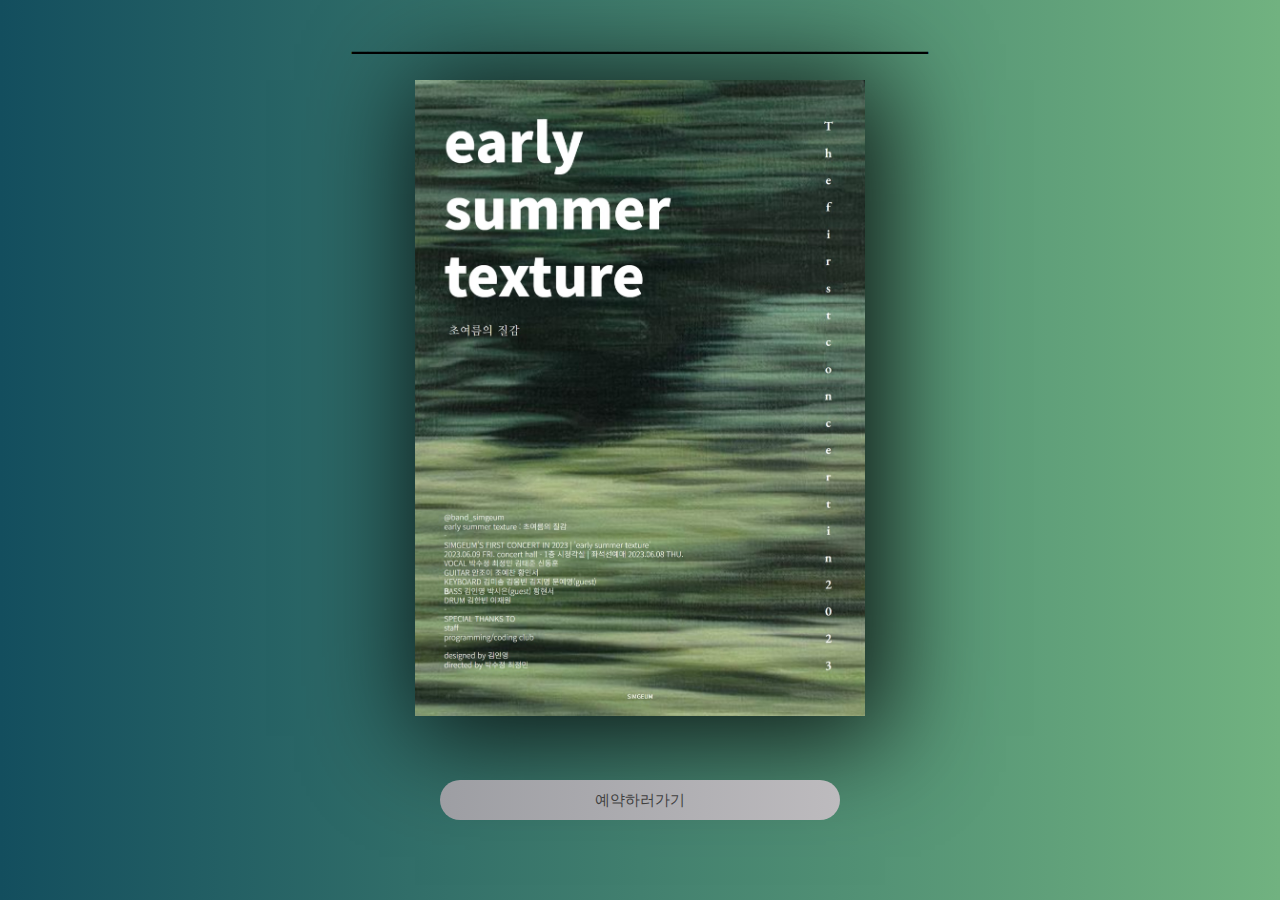
==== index.html @ 4dce1615 "Add files via upload" ====
<!DOCTYPE html>
<html lang="en">
<head>
    <meta charset="UTF-8">
    <meta http-equiv="X-UA-Compatible" content="IE=edge">
    <meta name="viewport" content="width=device-width, initial-scale=1.0">
    <title>심금</title>
</head>
<body>
    <h1>____________________________________</h1>
    <div id="poster">
        <img src="p.jpeg" alt="포스터"><br>
        <input type="button" value="예약하러가기" onclick="location.href='1.html'">
    </div>
    
    <style>
        body{
            margin: 0;
            padding: 0;
            background: #134E5E;  /* fallback for old browsers */
            background: -webkit-linear-gradient(to left, #71B280, #134E5E);  /* Chrome 10-25, Safari 5.1-6 */
            background: linear-gradient(to left, #71B280, #134E5E); /* W3C, IE 10+/ Edge, Firefox 16+, Chrome 26+, Opera 12+, Safari 7+ */
            text-align: center;
        }
      
        img{
            width: 450px;
            box-shadow: 10px 10px 100px 10px rgba(0,0,0,0.84);
        }
        input{
            background-image: linear-gradient(to left, #BDBBBE 0%, #9D9EA3 100%), radial-gradient(88% 271%, rgba(255, 255, 255, 0.25) 0%, rgba(254, 254, 254, 0.25) 1%, rgba(0, 0, 0, 0.25) 100%), radial-gradient(50% 100%, rgba(255, 255, 255, 0.30) 0%, rgba(0, 0, 0, 0.30) 100%);
            background-blend-mode: normal, lighten, soft-light;
            color: rgb(64, 64, 64);
            border: none;
            border-radius: 25px;
            width: 400px;
            height: 40px;
            font-size: 15px;
            text-align: center;
            margin: 60px;
            
        }

        @media screen and (max-width: 768px) {
  body {
    width: 100%;
    margin: 0;
    padding: 0;
    background-color: #134E5E;
  }

  #poster {
    width: 100%;
    margin: 0;
    background-color: #71B280;
  }

  #poster input {
    width: 200px;
    height: 25px;
  }

  img {
    width: 100%;
  }

  input {
    width: 90%;
    margin: 20px auto;
  }
}

    </style>


</body>
</html>
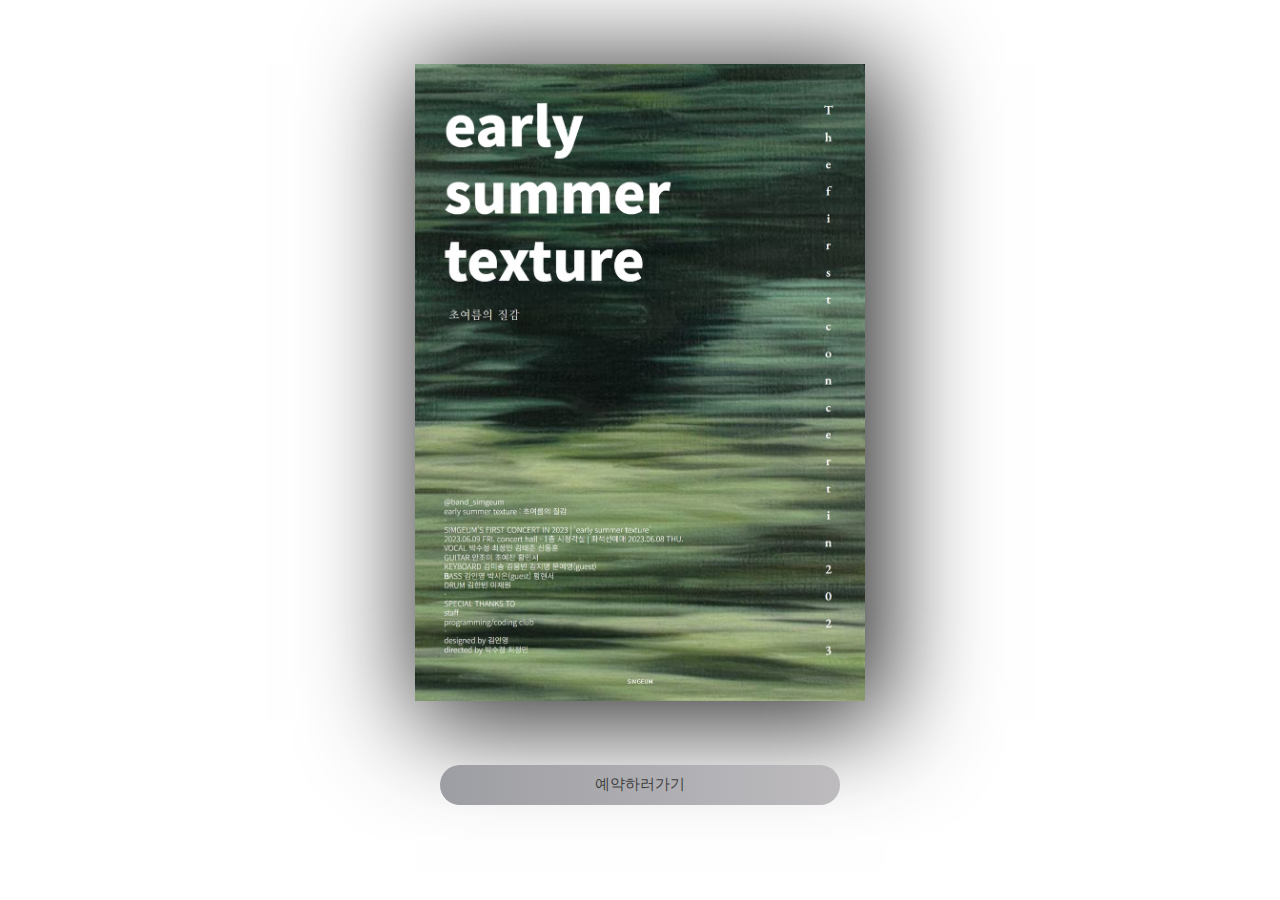
==== commit 29c8dd4b: "Add files via upload" ====
--- a/index.html
+++ b/index.html
@@ -3,28 +3,30 @@
 <head>
     <meta charset="UTF-8">
     <meta http-equiv="X-UA-Compatible" content="IE=edge">
-    <meta name="viewport" content="width=device-width, initial-scale=1.0">
+    <meta name="viewport" content="width=device-width, user-scalable=no,initial-scale=1.0">
     <title>심금</title>
 </head>
 <body>
-    <h1>____________________________________</h1>
+    
     <div id="poster">
-        <img src="p.jpeg" alt="포스터"><br>
-        <input type="button" value="예약하러가기" onclick="location.href='1.html'">
+        <div class="poster2">
+            <img src="p.jpeg" alt="포스터"><br>
+            <input type="button" value="예약하러가기" onclick="location.href='1.html'">
+        </div>
+        
     </div>
     
     <style>
         body{
             margin: 0;
             padding: 0;
-            background: #134E5E;  /* fallback for old browsers */
-            background: -webkit-linear-gradient(to left, #71B280, #134E5E);  /* Chrome 10-25, Safari 5.1-6 */
-            background: linear-gradient(to left, #71B280, #134E5E); /* W3C, IE 10+/ Edge, Firefox 16+, Chrome 26+, Opera 12+, Safari 7+ */
+            background-image: url('123.jpeg');
             text-align: center;
         }
       
         img{
             width: 450px;
+            margin-top: 5%;
             box-shadow: 10px 10px 100px 10px rgba(0,0,0,0.84);
         }
         input{
@@ -55,6 +57,7 @@
     background-color: #71B280;
   }
 
+
   #poster input {
     width: 200px;
     height: 25px;
@@ -70,6 +73,7 @@
   }
 }
 
+
     </style>
 
 
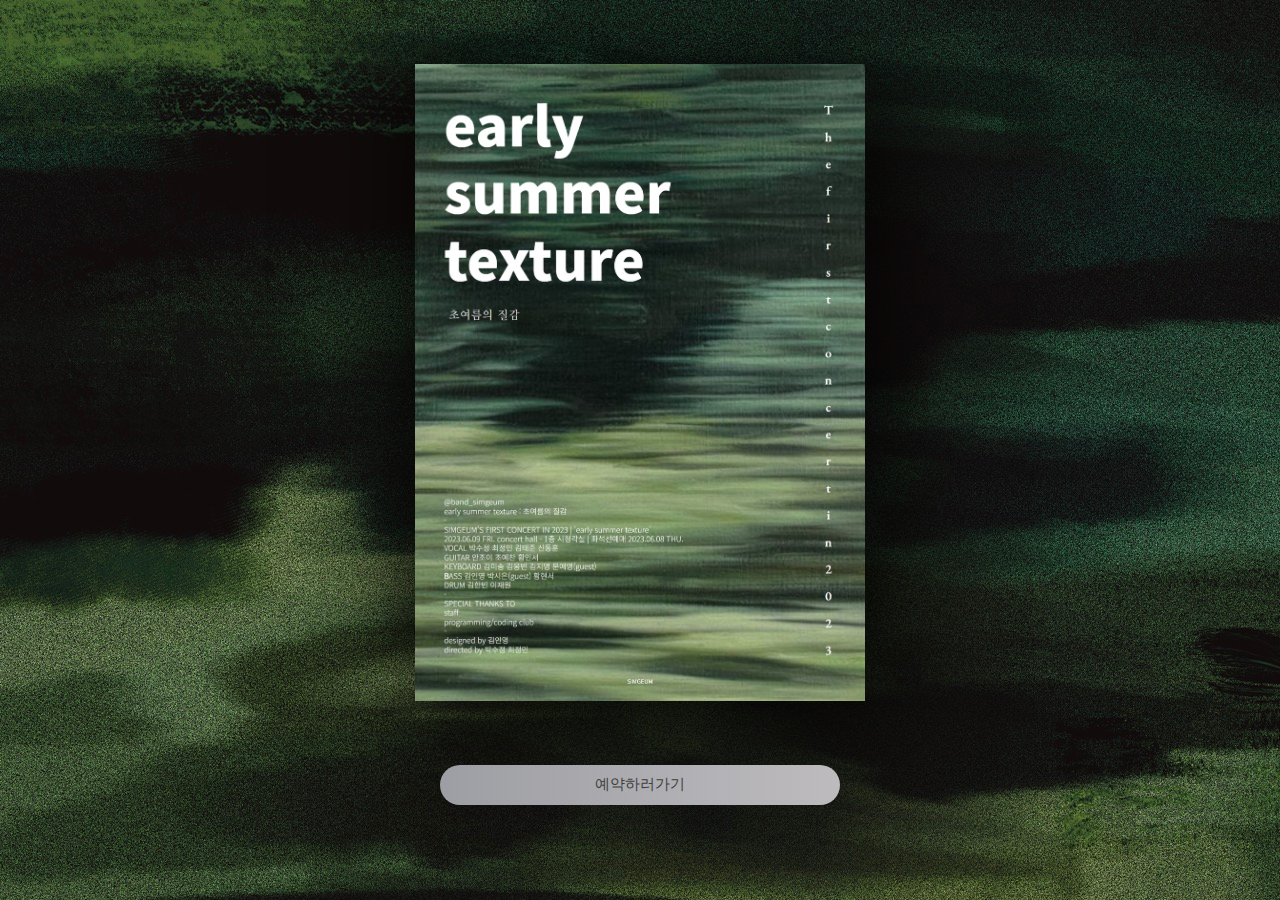
==== commit a75dcff7: "Add files via upload" ====
--- a/index.html
+++ b/index.html
@@ -44,34 +44,32 @@
         }
 
         @media screen and (max-width: 768px) {
-  body {
-    width: 100%;
-    margin: 0;
-    padding: 0;
-    background-color: #134E5E;
-  }
+            *{
+                margin: 0;
+                padding: 0;
+            }
 
-  #poster {
-    width: 100%;
-    margin: 0;
-    background-color: #71B280;
-  }
+            #poster {
+                width: 100%;
+            
+            }
 
 
-  #poster input {
-    width: 200px;
-    height: 25px;
-  }
+            #poster input {
+                width: 200px;
+                height: 25px;
+            }
 
-  img {
-    width: 100%;
-  }
+            img {
+                width: 80%;
+                padding: 0%;
+            }
 
-  input {
-    width: 90%;
-    margin: 20px auto;
-  }
-}
+            input {
+                width: 90%;
+                margin: 20px auto;
+            }
+            }
 
 
     </style>
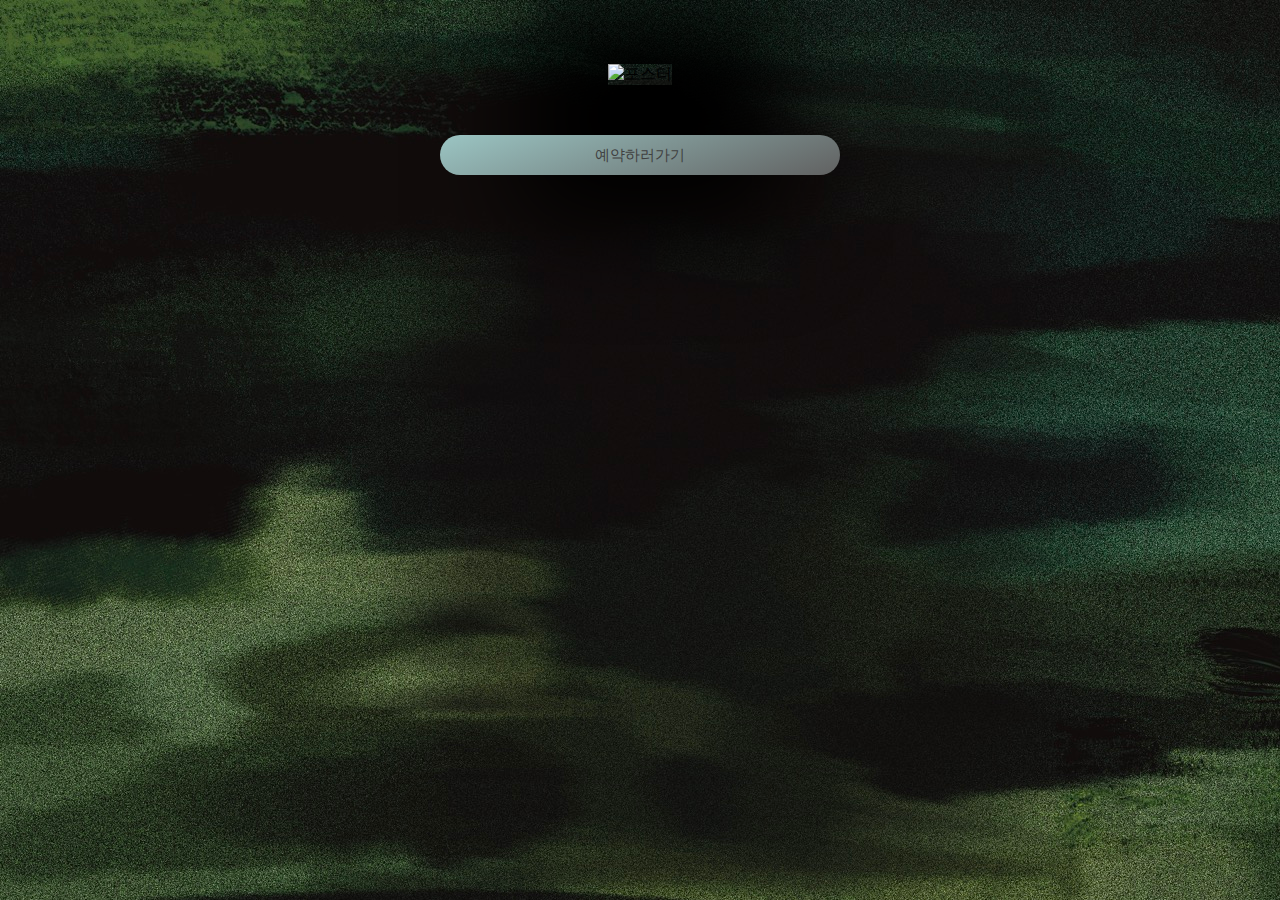
==== commit e29fb64d: "Add files via upload" ====
--- a/index.html
+++ b/index.html
@@ -10,7 +10,7 @@
     
     <div id="poster">
         <div class="poster2">
-            <img src="p.jpeg" alt="포스터"><br>
+            <img src="2.png" alt="포스터"><br>
             <input type="button" value="예약하러가기" onclick="location.href='1.html'">
         </div>
         
@@ -25,13 +25,12 @@
         }
       
         img{
-            width: 450px;
+            width: 50%;
             margin-top: 5%;
-            box-shadow: 10px 10px 100px 10px rgba(0,0,0,0.84);
+            box-shadow: 10px 40px 100px 100px rgba(0,0,0,1);
         }
         input{
-            background-image: linear-gradient(to left, #BDBBBE 0%, #9D9EA3 100%), radial-gradient(88% 271%, rgba(255, 255, 255, 0.25) 0%, rgba(254, 254, 254, 0.25) 1%, rgba(0, 0, 0, 0.25) 100%), radial-gradient(50% 100%, rgba(255, 255, 255, 0.30) 0%, rgba(0, 0, 0, 0.30) 100%);
-            background-blend-mode: normal, lighten, soft-light;
+            background-image: linear-gradient(-20deg, #616161 0%, #9bc5c3 100%);
             color: rgb(64, 64, 64);
             border: none;
             border-radius: 25px;
@@ -39,7 +38,7 @@
             height: 40px;
             font-size: 15px;
             text-align: center;
-            margin: 60px;
+            margin: 50px;
             
         }
 
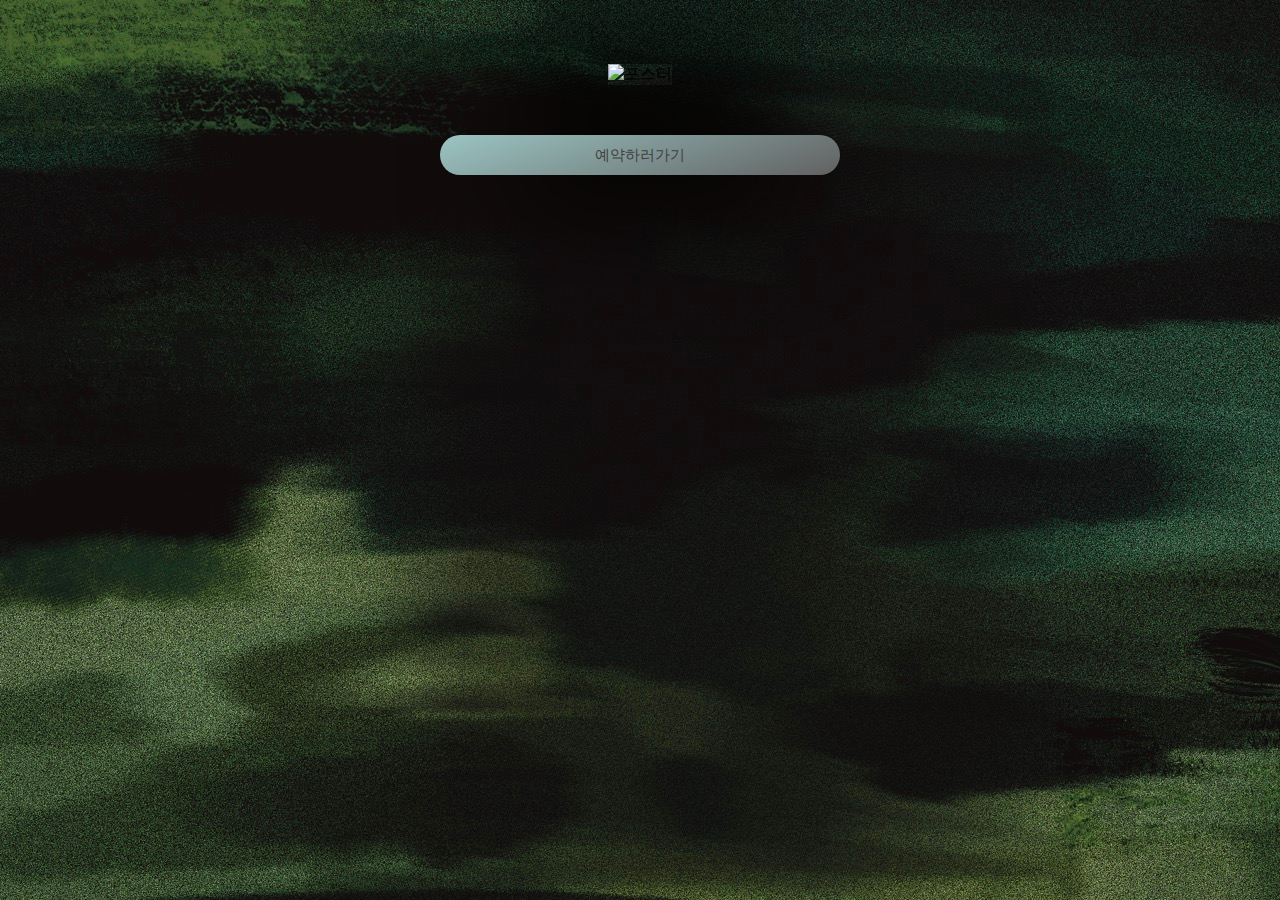
==== commit abe4f854: "Add files via upload" ====
--- a/index.html
+++ b/index.html
@@ -27,7 +27,7 @@
         img{
             width: 50%;
             margin-top: 5%;
-            box-shadow: 10px 40px 100px 100px rgba(0,0,0,1);
+            box-shadow: 10px 40px 100px 100px rgba(0,0,0,0.6);
         }
         input{
             background-image: linear-gradient(-20deg, #616161 0%, #9bc5c3 100%);
@@ -62,6 +62,8 @@
             img {
                 width: 80%;
                 padding: 0%;
+                border: 1px solid;
+                border-color: #676767;
             }
 
             input {
